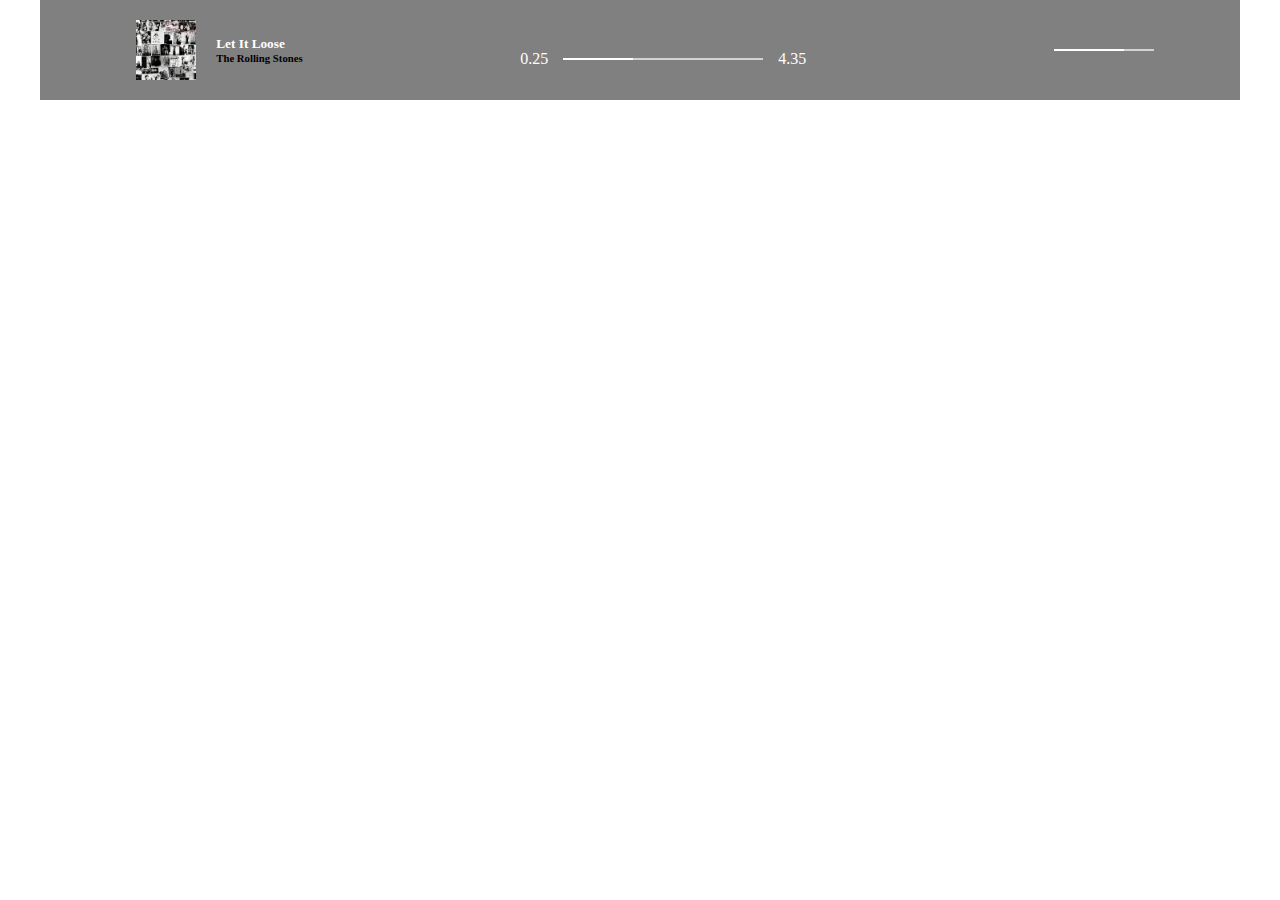
==== index.html @ 8d55f100 "inizio esercizio creato footer" ====
<!DOCTYPE html>
<html lang="en">

<head>
    <meta charset="UTF-8">
    <meta name="viewport" content="width=device-width, initial-scale=1.0">
    <link rel="stylesheet" href="./css/style.css">
    <link rel="stylesheet" href="https://cdnjs.cloudflare.com/ajax/libs/font-awesome/6.5.2/css/all.min.css"
        integrity="sha512-SnH5WK+bZxgPHs44uWIX+LLJAJ9/2PkPKZ5QiAj6Ta86w+fsb2TkcmfRyVX3pBnMFcV7oQPJkl9QevSCWr3W6A=="
        crossorigin="anonymous" referrerpolicy="no-referrer" />
    <title>Spotify</title>
</head>

<body>
    <!-- spotify display -->
    <section class="top">

    </section>
    <!-- spotify nav bar -->
    <section class="bottom">
        <div class="container">
            <div class="nav-bar">
                <div class="bar-left">
                    <div class="audio-img">
                        <img src="./img/ExileMainSt.jpg" alt="" class="stones">
                    </div>
                    <div class="audio-info">
                        <h5>Let It Loose</h5>
                        <h6>The Rolling Stones</h6>
                    </div>
                    <div class="audio-folder">
                        <i class="fa-regular fa-heart"></i>
                        <i class="fa-regular fa-folder"></i>
                    </div>
                </div>
                <div class="bar-centre">
                    <div class="audio-buttons">
                        <i class="fa-solid fa-shuffle"></i>
                        <i class="fa-solid fa-backward-step"></i>
                        <i class="fa-regular fa-circle-play fa-2x"></i>
                        <i class="fa-solid fa-forward"></i>
                        <i class="fa-solid fa-rotate-right"></i>
                    </div>
                    <div class="audio-bar">
                        <div class="time-start">
                            0.25
                        </div>
                        <div class="song-bar">
                            <div class="listened-song">
                            
                            </div>
                        </div>
                        <div class="time-stop">
                            4.35
                        </div>
                    </div>
                </div>
                <div class="bar-right">
                    <div class="right-sign">
                        <i class="fa-solid fa-list-ul"></i>
                        <i class="fa-solid fa-desktop"></i>
                        <i class="fa-solid fa-volume-high"></i>
                    </div>
                    <div class="volume-bar">
                        <div class="listened-song">

                        </div>
                    </div>
                </div>
            </div>

        </div>
    </section>

</body>

</html>
---- css/style.css ----
/* reset */
* {
    margin: 0;
    padding: 0;
    box-sizing: border-box;
}
/* general */
.container {
    max-width: 1200px;
    margin: 0 auto;
}
/* nav bar */
.nav-bar{
    height: 100px;
    background-color: grey;
    display: flex;
    justify-content: space-around;
    align-items: center;
}
/* bar left */
.bar-left{
    display: flex;
    align-items: center;
}
.audio-img{
    width: 80px;
    height: 80px;
}
.stones {
    width: 100%;
    object-fit: cover;
}
.bar-left > *{
    padding: 10px;
}
.song-bar {
    width: 200px;
    height: 2px;
    background-color: lightgrey;
    display: flex;
    padding: 0;
    margin: 0;
}
.audio-bar {
    display: flex;
    align-items: center;
    padding: 0;
    margin: 0;
}
.bar-centre {
    display: flex;
    flex-direction: column;
    align-items: center;
}
.audio-buttons > * {
    padding-left: 10px;
    padding-right: 10px;
    color: white;
}

.volume-bar {
    width: 100px;
    height: 2px;
    background-color: lightgrey;
}
.bar-right {
    display: flex;
    align-items: center;
}

.right-sign > * {
    padding-left: 10px;
    padding-right: 10px; 
    color: white;
}
.listened-song {
    width: 70px;
    height: 2px;
    background-color: white;
    position: relative;
    
}
.time-start, .time-stop{
    margin-left: 15px;
    margin-right: 15px;
    color: white;
}
.audio-info > h5 {
     color: white;
}
.listened-song:hover {
    background-color: green;
}

.listened-song:hover::after {
    content: '';
    position: absolute;
    right: 0;
    top: 50%;
    transform: translateY(-50%);
    width: 10px;
    height: 10px;
    background-color:white;
    border-radius: 50%;
}
.audio-info > h6:hover {
    color: white;
    text-decoration: underline;
}
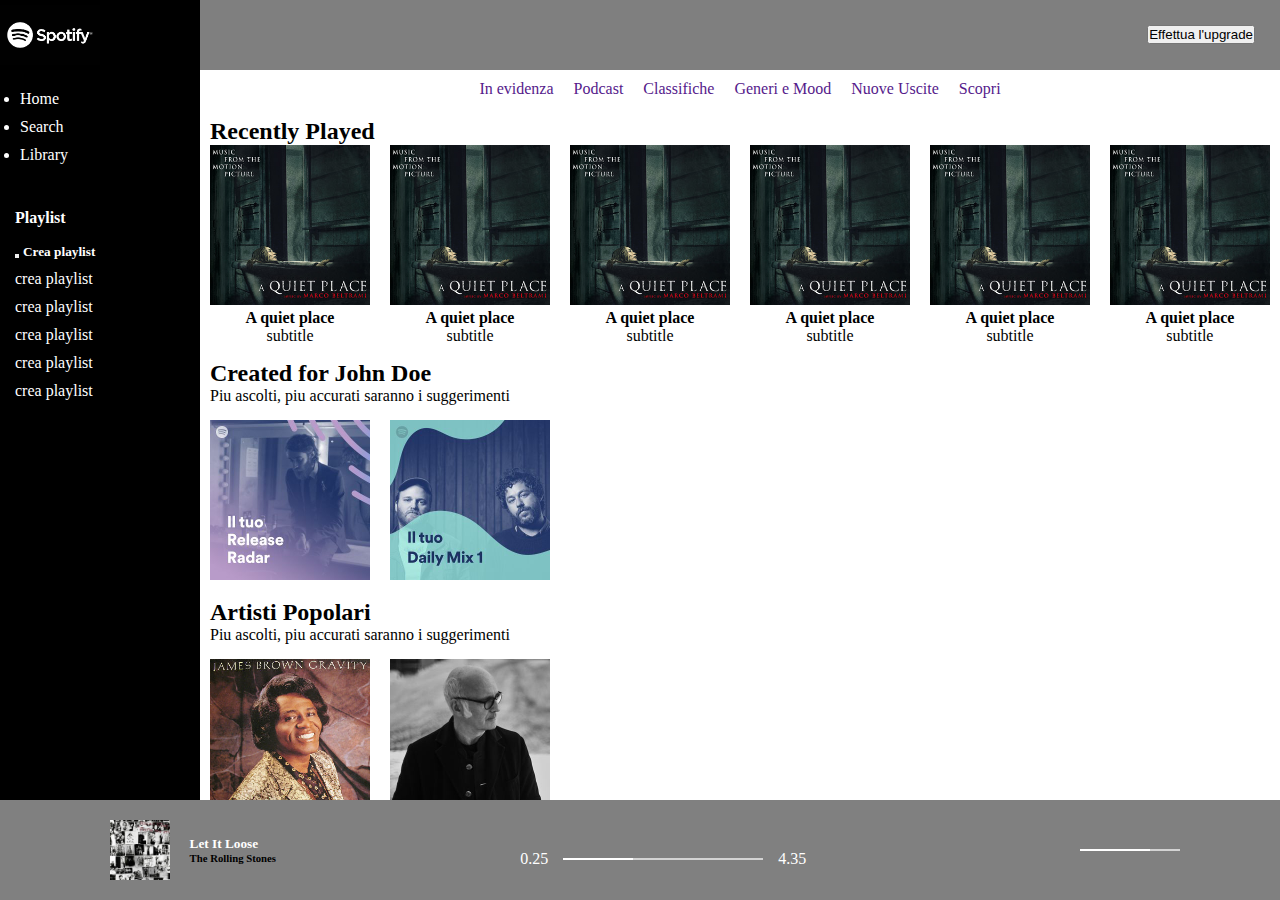
==== commit ba8deb5e: "meta esercizio svolto" ====
--- a/index.html
+++ b/index.html
@@ -15,62 +15,235 @@
     <!-- spotify display -->
     <section class="top">
 
+
+        <div class="main-vw">
+            <div class="spotify-left">
+                <div class="logo">
+                    <img src="./img/spoty-logo-right.webp" alt="" class="logo-spoty">
+                </div>
+                <div class="left-nav">
+                    <ul class="fa-ul left-special">
+                        <li><span class="fa-li"><i class="fa-solid fa-house"></i></span>Home</li>
+                        <li><span class="fa-li"><i class="fa-solid fa-magnifying-glass"></i></span>Search</li>
+                        <li><span class="fa-li"><i class="fa-solid fa-lines-leaning"></i></span>Library</li>
+
+                    </ul>
+                    <div class="crea">
+                        <h4>Playlist</h4>
+                    </div>
+                    <div class="crea-playlist">
+                        <div class="plus">
+                            <button>
+                                <i class="fa-solid fa-square-plus"></i>
+                            </button>
+                        </div>
+                        <div class="text">
+                            <h5>Crea playlist</h5>
+                        </div>
+                    </div>
+                    <div class="last-list">
+                        <ul>
+                            <li>
+                                crea playlist
+                            </li>
+                            <li>
+                                crea playlist
+                            </li>
+                            <li>
+                                crea playlist
+                            </li>
+                            <li>
+                                crea playlist
+                            </li>
+                            <li>
+                                crea playlist
+                            </li>
+                        </ul>
+                    </div>
+                </div>
+            </div>
+            <div class="spoty-right">
+                <div class="head">
+
+
+                    <div class="upgrade">
+                        <button class="upgrade">Effettua l'upgrade</button>
+                    </div>
+
+                </div>
+                <div class="main-section">
+                    <div class="main-nav-bar">
+                        <nav>
+                            <ul>
+                                <li>
+                                    <a href="">In evidenza</a>
+                                </li>
+                                <li>
+                                    <a href="">Podcast</a>
+                                </li>
+                                <li>
+                                    <a href="">Classifiche</a>
+                                </li>
+                                <li>
+                                    <a href="">Generi e Mood</a>
+                                </li>
+                                <li>
+                                    <a href="">Nuove Uscite</a>
+                                </li>
+                                <li>
+                                    <a href="">Scopri</a>
+                                </li>
+                            </ul>
+                        </nav>
+                    </div>
+
+                    <!-- recently played -->
+                    <section #Recently played>
+                        <div class="container">
+                            <h2>Recently Played</h2>
+                            <div class="played">
+                                <div class="card">
+                                    <img src="./img/aquietplace.jpeg" alt="" class="movie">
+                                    <div class="info">
+                                        <h4> A quiet place</h4>
+                                        <p>subtitle</p>
+                                    </div>
+
+                                </div>
+                                <div class="card">
+                                    <img src="./img/aquietplace.jpeg" alt="" class="movie">
+                                    <div class="info">
+                                        <h4> A quiet place</h4>
+                                        <p>subtitle</p>
+                                    </div>
+                                </div>
+                                <div class="card">
+                                    <img src="./img/aquietplace.jpeg" alt="" class="movie">
+                                    <div class="info">
+                                        <h4> A quiet place</h4>
+                                        <p>subtitle</p>
+                                    </div>
+                                </div>
+                                <div class="card">
+                                    <img src="./img/aquietplace.jpeg" alt="" class="movie">
+                                    <div class="info">
+                                        <h4> A quiet place</h4>
+                                        <p>subtitle</p>
+                                    </div>
+                                </div>
+                                <div class="card">
+                                    <img src="./img/aquietplace.jpeg" alt="" class="movie">
+                                    <div class="info">
+                                        <h4> A quiet place</h4>
+                                        <p>subtitle</p>
+                                    </div>
+                                </div>
+                                <div class="card">
+                                    <img src="./img/aquietplace.jpeg" alt="" class="movie">
+                                    <div class="info">
+                                        <h4> A quiet place</h4>
+                                        <p>subtitle</p>
+                                    </div>
+                                </div>
+                            </div>
+                        </div>
+
+                    </section>
+                    <!-- jhon doe -->
+                    <section #John Doe>
+                        <div class="container">
+                            <h2>Created for John Doe</h2>
+                            <p>Piu ascolti, piu accurati saranno i suggerimenti</p>
+                            <div class="played">
+                                <div class="card">
+                                    <img src="./img/radar.jpeg" alt="" class="movie">
+                                </div>
+                                <div class="card">
+                                    <img src="./img/mixdaily.jpeg" alt="" class="movie">
+                                </div>
+
+                            </div>
+                        </div>
+
+                    </section>
+                    <!-- popolari -->
+                    <section #Popolari>
+                        <div class="container">
+                            <h2>Artisti Popolari</h2>
+                            <p>Piu ascolti, piu accurati saranno i suggerimenti</p>
+                            <div class="played">
+                                <div class="card">
+                                    <img src="./img/Gravity_(James_Brown_album)_cover_art.jpg" alt="" class="movie">
+                                </div>
+                                <div class="card">
+                                    <img src="./img/einaudi.jpeg" alt="" class="movie">
+                                </div>
+
+                            </div>
+                        </div>
+
+                    </section>
+                </div>
+            </div>
+
+
+        </div>
+
     </section>
     <!-- spotify nav bar -->
-    <section class="bottom">
-        <div class="container">
-            <div class="nav-bar">
-                <div class="bar-left">
-                    <div class="audio-img">
-                        <img src="./img/ExileMainSt.jpg" alt="" class="stones">
-                    </div>
-                    <div class="audio-info">
-                        <h5>Let It Loose</h5>
-                        <h6>The Rolling Stones</h6>
-                    </div>
-                    <div class="audio-folder">
-                        <i class="fa-regular fa-heart"></i>
-                        <i class="fa-regular fa-folder"></i>
-                    </div>
-                </div>
-                <div class="bar-centre">
-                    <div class="audio-buttons">
-                        <i class="fa-solid fa-shuffle"></i>
-                        <i class="fa-solid fa-backward-step"></i>
-                        <i class="fa-regular fa-circle-play fa-2x"></i>
-                        <i class="fa-solid fa-forward"></i>
-                        <i class="fa-solid fa-rotate-right"></i>
-                    </div>
-                    <div class="audio-bar">
-                        <div class="time-start">
-                            0.25
-                        </div>
-                        <div class="song-bar">
-                            <div class="listened-song">
-                            
-                            </div>
-                        </div>
-                        <div class="time-stop">
-                            4.35
-                        </div>
-                    </div>
-                </div>
-                <div class="bar-right">
-                    <div class="right-sign">
-                        <i class="fa-solid fa-list-ul"></i>
-                        <i class="fa-solid fa-desktop"></i>
-                        <i class="fa-solid fa-volume-high"></i>
-                    </div>
-                    <div class="volume-bar">
-                        <div class="listened-song">
-
-                        </div>
-                    </div>
-                </div>
-            </div>
-
-        </div>
-    </section>
+
+    <div class="nav-bar">
+        <div class="bar-left">
+            <div class="audio-img">
+                <img src="./img/ExileMainSt.jpg" alt="" class="stones">
+            </div>
+            <div class="audio-info">
+                <h5>Let It Loose</h5>
+                <h6>The Rolling Stones</h6>
+            </div>
+            <div class="audio-folder">
+                <i class="fa-regular fa-heart"></i>
+                <i class="fa-regular fa-folder"></i>
+            </div>
+        </div>
+        <div class="bar-centre">
+            <div class="audio-buttons">
+                <i class="fa-solid fa-shuffle"></i>
+                <i class="fa-solid fa-backward-step"></i>
+                <i class="fa-regular fa-circle-play fa-2x"></i>
+                <i class="fa-solid fa-forward"></i>
+                <i class="fa-solid fa-rotate-right"></i>
+            </div>
+            <div class="audio-bar">
+                <div class="time-start">
+                    0.25
+                </div>
+                <div class="song-bar">
+                    <div class="listened-song">
+
+                    </div>
+                </div>
+                <div class="time-stop">
+                    4.35
+                </div>
+            </div>
+        </div>
+        <div class="bar-right">
+            <div class="right-sign">
+                <i class="fa-solid fa-list-ul"></i>
+                <i class="fa-solid fa-desktop"></i>
+                <i class="fa-solid fa-volume-high"></i>
+            </div>
+            <div class="volume-bar">
+                <div class="listened-song">
+
+                </div>
+            </div>
+        </div>
+    </div>
+
+
+
 
 </body>
 
--- a/css/style.css
+++ b/css/style.css
@@ -4,35 +4,51 @@
     padding: 0;
     box-sizing: border-box;
 }
+
 /* general */
 .container {
-    max-width: 1200px;
-    margin: 0 auto;
-}
+    padding: 0 10px;
+}
+
+
+
+/* main-vw */
+
+.main-vw {
+    height: calc(100vh - 100px);
+    display: flex;
+}
+
+
 /* nav bar */
-.nav-bar{
+.nav-bar {
     height: 100px;
     background-color: grey;
     display: flex;
     justify-content: space-around;
     align-items: center;
 }
+
 /* bar left */
-.bar-left{
-    display: flex;
-    align-items: center;
-}
-.audio-img{
+.bar-left {
+    display: flex;
+    align-items: center;
+}
+
+.audio-img {
     width: 80px;
     height: 80px;
 }
+
 .stones {
     width: 100%;
     object-fit: cover;
 }
-.bar-left > *{
+
+.bar-left>* {
     padding: 10px;
 }
+
 .song-bar {
     width: 200px;
     height: 2px;
@@ -41,18 +57,21 @@
     padding: 0;
     margin: 0;
 }
+
 .audio-bar {
     display: flex;
     align-items: center;
     padding: 0;
     margin: 0;
 }
+
 .bar-centre {
     display: flex;
     flex-direction: column;
     align-items: center;
 }
-.audio-buttons > * {
+
+.audio-buttons>* {
     padding-left: 10px;
     padding-right: 10px;
     color: white;
@@ -63,31 +82,37 @@
     height: 2px;
     background-color: lightgrey;
 }
+
 .bar-right {
     display: flex;
     align-items: center;
 }
 
-.right-sign > * {
+.right-sign>* {
     padding-left: 10px;
-    padding-right: 10px; 
-    color: white;
-}
+    padding-right: 10px;
+    color: white;
+}
+
 .listened-song {
     width: 70px;
     height: 2px;
     background-color: white;
     position: relative;
-    
-}
-.time-start, .time-stop{
+
+}
+
+.time-start,
+.time-stop {
     margin-left: 15px;
     margin-right: 15px;
     color: white;
 }
-.audio-info > h5 {
-     color: white;
-}
+
+.audio-info>h5 {
+    color: white;
+}
+
 .listened-song:hover {
     background-color: green;
 }
@@ -100,10 +125,159 @@
     transform: translateY(-50%);
     width: 10px;
     height: 10px;
-    background-color:white;
+    background-color: white;
     border-radius: 50%;
 }
-.audio-info > h6:hover {
+
+.audio-info>h6:hover {
     color: white;
     text-decoration: underline;
-}+}
+
+.audio-folder:hover {
+    color: white;
+}
+
+.audio-buttons i:nth-child(3):hover {
+    font-size: 3em;
+}
+
+
+
+/* section top */
+
+.spotify-left {
+    width: 200px;
+    height: 100%;
+    background-color: black;
+}
+
+.spoty-right {
+    width: calc(100% - 200px);
+    overflow-y: auto;
+
+}
+
+/* head */
+
+.head {
+    height: 70px;
+    background-color: rgba(0, 0, 0, .5);
+    text-align: right;
+    position: sticky;
+    top: 0;
+    padding: 25px;
+
+}
+
+.logo {
+    height: 70px;
+    width: 100px;
+}
+
+.logo-spoty {
+    width: 100%;
+    height: 100%;
+    object-fit: contain;
+
+}
+
+
+/* navigation bar */
+
+.main-nav-bar{
+    margin-bottom: 20px;
+}
+.main-nav-bar > nav ul {
+    display: flex;
+    justify-content: center;
+}
+
+.main-nav-bar>nav ul li {
+    list-style-type: none;
+    padding-top: 10px;
+    padding-left: 10px;
+    padding-right: 10px;
+}
+
+.main-nav-bar>nav ul li a {
+    text-decoration: none;
+}
+
+
+/* recently played */
+
+
+.played {
+    display: flex;
+    flex-wrap: wrap;
+    margin-left: -10px;
+    margin-right: -10px;
+}
+
+.card {
+    width: calc((100% / 6) - 20px);
+    margin: 0 10px;
+}
+
+.movie {
+    max-width: 100%;
+    object-fit: contain;
+}
+
+.container > p {
+    margin-bottom: 15px;
+    
+}
+.info {
+    text-align: center;
+}
+
+.container > h2 {
+    margin-top: 15px;
+}
+
+/* spoty-left */
+
+.left-special {
+    color: white;
+    padding: 20px;
+
+}
+.left-special > .fa-li i {
+    color: white;
+    padding: 10px;
+    
+}
+.fa-ul > li  {
+    
+    margin-bottom: 10px;
+}
+.crea > h4 {
+    color: white;
+    padding: 15px
+}
+
+.crea-playlist > * {
+    color: white;
+    display: inline-block;
+}
+.plus {
+    padding-left: 15px;
+}
+.last-list {
+    color: white;
+    padding-left: 15px;
+    list-style-type: none;
+
+}
+.last-list > ul li {
+    
+    list-style-type: none;
+    margin-top: 10px;
+    margin-bottom: 10px;
+
+}
+
+
+
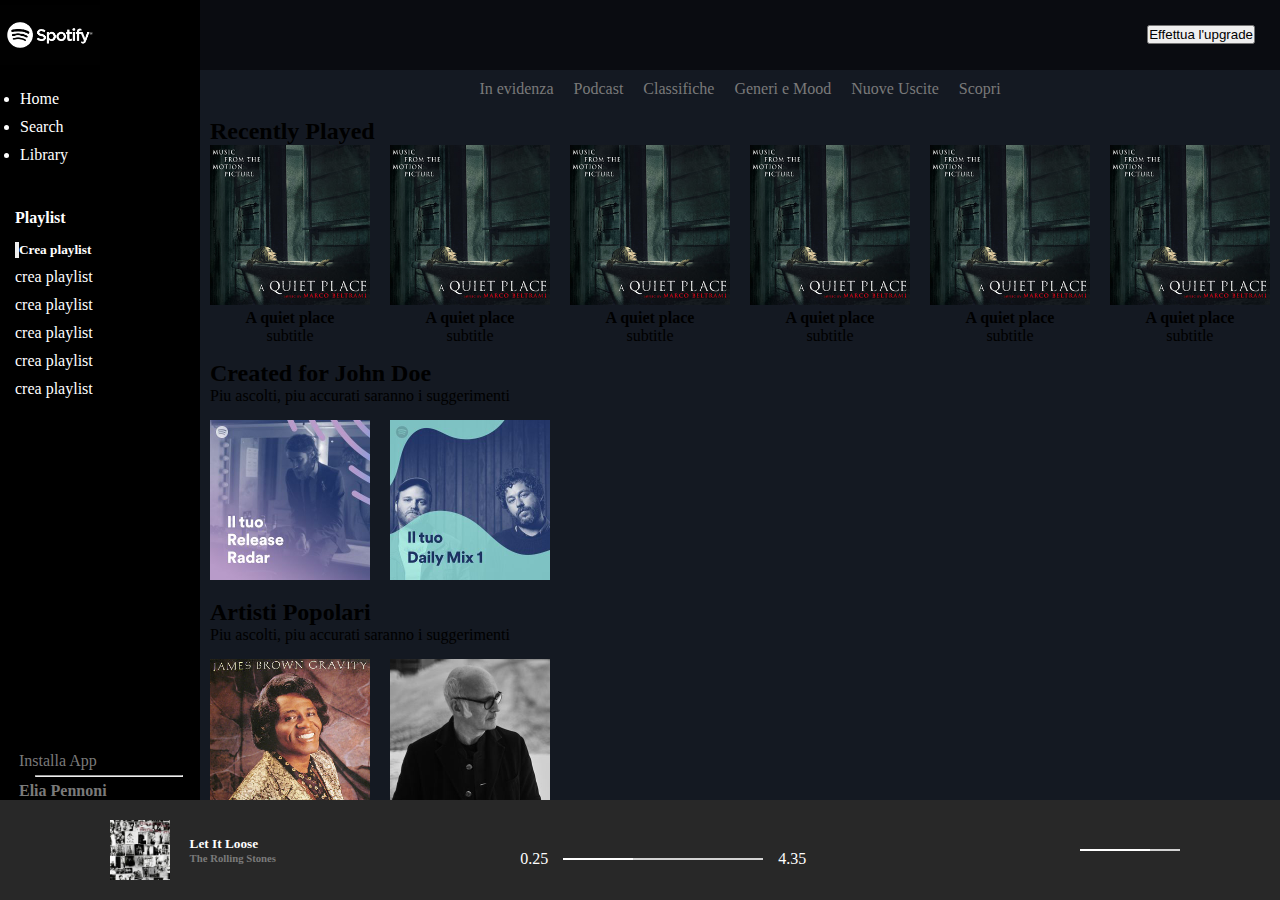
==== commit 967e5b55: "aggiornamento barra laterale" ====
--- a/index.html
+++ b/index.html
@@ -18,47 +18,61 @@
 
         <div class="main-vw">
             <div class="spotify-left">
-                <div class="logo">
-                    <img src="./img/spoty-logo-right.webp" alt="" class="logo-spoty">
-                </div>
+                
                 <div class="left-nav">
-                    <ul class="fa-ul left-special">
-                        <li><span class="fa-li"><i class="fa-solid fa-house"></i></span>Home</li>
-                        <li><span class="fa-li"><i class="fa-solid fa-magnifying-glass"></i></span>Search</li>
-                        <li><span class="fa-li"><i class="fa-solid fa-lines-leaning"></i></span>Library</li>
-
-                    </ul>
-                    <div class="crea">
-                        <h4>Playlist</h4>
-                    </div>
-                    <div class="crea-playlist">
-                        <div class="plus">
+                    <div class="logo">
+                        <img src="./img/spoty-logo-right.webp" alt="" class="logo-spoty">
+                    </div>
+                    <div class="left-top">
+                        <ul class="fa-ul left-special">
+                            <li><span class="fa-li"><i class="fa-solid fa-house"></i></span>Home</li>
+                            <li><span class="fa-li"><i class="fa-solid fa-magnifying-glass"></i></span>Search</li>
+                            <li><span class="fa-li"><i class="fa-solid fa-lines-leaning"></i></span>Library</li>
+
+                        </ul>
+                    </div>
+                    <div class="left-centre">
+                        <div class="crea">
+                            <h4>Playlist</h4>
+                        </div>
+                        <div class="crea-playlist">
+
                             <button>
                                 <i class="fa-solid fa-square-plus"></i>
                             </button>
-                        </div>
-                        <div class="text">
+
+
                             <h5>Crea playlist</h5>
-                        </div>
-                    </div>
-                    <div class="last-list">
-                        <ul>
-                            <li>
-                                crea playlist
-                            </li>
-                            <li>
-                                crea playlist
-                            </li>
-                            <li>
-                                crea playlist
-                            </li>
-                            <li>
-                                crea playlist
-                            </li>
-                            <li>
-                                crea playlist
-                            </li>
-                        </ul>
+
+                        </div>
+                        <div class="last-list">
+                            <ul>
+                                <li>
+                                    crea playlist
+                                </li>
+                                <li>
+                                    crea playlist
+                                </li>
+                                <li>
+                                    crea playlist
+                                </li>
+                                <li>
+                                    crea playlist
+                                </li>
+                                <li>
+                                    crea playlist
+                                </li>
+                            </ul>
+                        </div>
+                    </div>
+                    <div class="left-bottom">
+                        <div class="left-user">
+                            <i class="fa-regular fa-circle-down"></i>
+                            <p>Installa App</p>
+                            <hr>
+                            <i class="fa-regular fa-circle-user"></i>
+                            <h4>Elia Pennoni</h4>
+                        </div>
                     </div>
                 </div>
             </div>
--- a/css/style.css
+++ b/css/style.css
@@ -17,16 +17,19 @@
 .main-vw {
     height: calc(100vh - 100px);
     display: flex;
+    background-color: rgb(20, 25, 34);
 }
 
 
 /* nav bar */
 .nav-bar {
     height: 100px;
-    background-color: grey;
+    background-color: rgb(40, 40, 40);
     display: flex;
     justify-content: space-around;
     align-items: center;
+    position: relative;
+    z-index: 1;
 }
 
 /* bar left */
@@ -142,15 +145,19 @@
     font-size: 3em;
 }
 
+.audio-folder > * {
+    color: rgb(122, 122, 122);
+}
+.audio-info > h6 {
+    color:  rgb(122, 122, 122) ;
+    
+}
+
 
 
 /* section top */
 
-.spotify-left {
-    width: 200px;
-    height: 100%;
-    background-color: black;
-}
+
 
 .spoty-right {
     width: calc(100% - 200px);
@@ -202,6 +209,7 @@
 
 .main-nav-bar>nav ul li a {
     text-decoration: none;
+    color:  rgb(122, 122, 122) ;
 }
 
 
@@ -238,6 +246,23 @@
 }
 
 /* spoty-left */
+.spotify-left {
+    width: 200px;
+    background-color: black;
+    display: flex;
+    flex-direction: column;
+}
+.left-nav {
+    display: flex;
+    flex-direction: column;
+    flex-grow: 1;
+}
+.left-centre {
+    display: flex;
+    flex-direction: column;
+    flex-grow: 1;
+    overflow: auto;
+}
 
 .left-special {
     color: white;
@@ -258,17 +283,18 @@
     padding: 15px
 }
 
-.crea-playlist > * {
-    color: white;
-    display: inline-block;
-}
-.plus {
+.crea-playlist {
+    color: white;
+    display: flex;
     padding-left: 15px;
 }
+
 .last-list {
     color: white;
     padding-left: 15px;
     list-style-type: none;
+    flex-grow: 1;
+    overflow: auto;
 
 }
 .last-list > ul li {
@@ -278,6 +304,31 @@
     margin-bottom: 10px;
 
 }
-
-
-
+.left-nav > * {
+    color:  rgb(122, 122, 122) ;
+}
+
+.left-nav > *:hover {
+    color:  white ;
+}
+.left-user > i{
+    display: inline-block;
+}
+.left-user > p{
+    display: inline-block;
+}
+.left-user > h4{
+    display: inline-block;
+}
+.left-user > hr{
+    margin-top: 5px;
+    margin-bottom: 5px ;
+    width: 80%;
+    margin-left: 20px;
+}
+.left-user {
+    padding-left: 15px;
+}
+
+
+
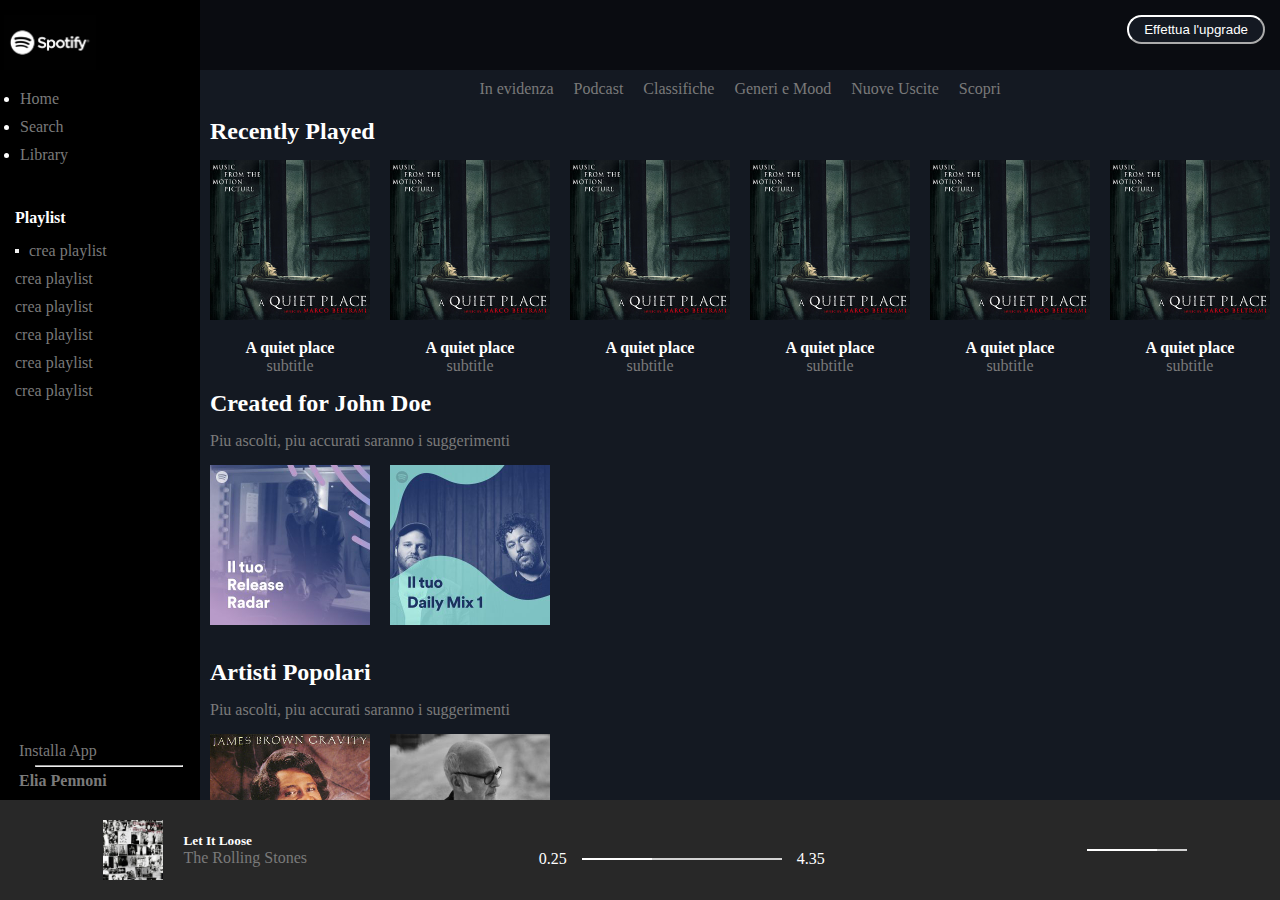
==== commit 210066a8: "modifiche ultime" ====
--- a/index.html
+++ b/index.html
@@ -18,16 +18,17 @@
 
         <div class="main-vw">
             <div class="spotify-left">
-                
                 <div class="left-nav">
-                    <div class="logo">
-                        <img src="./img/spoty-logo-right.webp" alt="" class="logo-spoty">
-                    </div>
+
                     <div class="left-top">
+                        <div class="logo">
+                            <img src="./img/spoty-logo-right.webp" alt="" class="logo-spoty">
+                            <img src="./img/logo-small.svg" alt="" class="logo-small">
+                        </div>
                         <ul class="fa-ul left-special">
-                            <li><span class="fa-li"><i class="fa-solid fa-house"></i></span>Home</li>
-                            <li><span class="fa-li"><i class="fa-solid fa-magnifying-glass"></i></span>Search</li>
-                            <li><span class="fa-li"><i class="fa-solid fa-lines-leaning"></i></span>Library</li>
+                            <li><a href="#"><span class="fa-li"><i class="fa-solid fa-house"></i></span>Home</a></li>
+                            <li><a href="#"><span class="fa-li"><i class="fa-solid fa-magnifying-glass"></i></span>Search</a></li>
+                            <li><a href="#"><span class="fa-li"><i class="fa-solid fa-lines-leaning"></i></span>Library</a></li>
 
                         </ul>
                     </div>
@@ -37,51 +38,55 @@
                         </div>
                         <div class="crea-playlist">
 
-                            <button>
-                                <i class="fa-solid fa-square-plus"></i>
-                            </button>
-
-
-                            <h5>Crea playlist</h5>
+                            <div class="add-playlist">
+                                <button><i class="fa-solid fa-square-plus fa-2x"></i></button>
+                                <a href="http://"><a href="http://">crea playlist</a></a>
+                            </div>
+                            
+
+
+                            
 
                         </div>
                         <div class="last-list">
                             <ul>
                                 <li>
-                                    crea playlist
-                                </li>
-                                <li>
-                                    crea playlist
-                                </li>
-                                <li>
-                                    crea playlist
-                                </li>
-                                <li>
-                                    crea playlist
-                                </li>
-                                <li>
-                                    crea playlist
-                                </li>
+                                    <a href="http://">crea playlist</a>
+                                </li>
+                                <li>
+                                    <a href="http://">crea playlist</a>
+                                </li>
+                                <li>
+                                    <a href="http://">crea playlist</a>
+                                </li>
+                                <li>
+                                    <a href="http://">crea playlist</a>
+                                </li>
+                                <li>
+                                    <a href="http://">crea playlist</a>
+                                </li>
+
                             </ul>
                         </div>
                     </div>
                     <div class="left-bottom">
                         <div class="left-user">
                             <i class="fa-regular fa-circle-down"></i>
-                            <p>Installa App</p>
+                            <a href="http://">Installa App</a>
                             <hr>
                             <i class="fa-regular fa-circle-user"></i>
                             <h4>Elia Pennoni</h4>
                         </div>
                     </div>
+
                 </div>
             </div>
             <div class="spoty-right">
                 <div class="head">
 
 
-                    <div class="upgrade">
-                        <button class="upgrade">Effettua l'upgrade</button>
+                    <div class="upgrade-container">
+                        <button class="upgrade"><span>Effettua l'upgrade</span></button>
                     </div>
 
                 </div>
@@ -117,43 +122,73 @@
                             <h2>Recently Played</h2>
                             <div class="played">
                                 <div class="card">
-                                    <img src="./img/aquietplace.jpeg" alt="" class="movie">
-                                    <div class="info">
-                                        <h4> A quiet place</h4>
-                                        <p>subtitle</p>
-                                    </div>
-
-                                </div>
-                                <div class="card">
-                                    <img src="./img/aquietplace.jpeg" alt="" class="movie">
-                                    <div class="info">
-                                        <h4> A quiet place</h4>
-                                        <p>subtitle</p>
-                                    </div>
-                                </div>
-                                <div class="card">
-                                    <img src="./img/aquietplace.jpeg" alt="" class="movie">
-                                    <div class="info">
-                                        <h4> A quiet place</h4>
-                                        <p>subtitle</p>
-                                    </div>
-                                </div>
-                                <div class="card">
-                                    <img src="./img/aquietplace.jpeg" alt="" class="movie">
-                                    <div class="info">
-                                        <h4> A quiet place</h4>
-                                        <p>subtitle</p>
-                                    </div>
-                                </div>
-                                <div class="card">
-                                    <img src="./img/aquietplace.jpeg" alt="" class="movie">
-                                    <div class="info">
-                                        <h4> A quiet place</h4>
-                                        <p>subtitle</p>
-                                    </div>
-                                </div>
-                                <div class="card">
-                                    <img src="./img/aquietplace.jpeg" alt="" class="movie">
+                                    <div class="special-movie">
+                                        <img src="./img/aquietplace.jpeg" alt="" class="movie">
+                                        <div class="overlay"></div>
+                                        <i class="fa-regular fa-circle-play fa-2x"></i>
+
+                                    </div>
+                                    <div class="info">
+                                        <h4> A quiet place</h4>
+                                        <p>subtitle</p>
+                                    </div>
+
+                                </div>
+                                <div class="card">
+                                    <div class="special-movie">
+                                        <img src="./img/aquietplace.jpeg" alt="" class="movie">
+                                        <div class="overlay"></div>
+                                        <i class="fa-regular fa-circle-play fa-2x"></i>
+
+                                    </div>
+                                    <div class="info">
+                                        <h4> A quiet place</h4>
+                                        <p>subtitle</p>
+                                    </div>
+                                </div>
+                                <div class="card">
+                                    <div class="special-movie">
+                                        <img src="./img/aquietplace.jpeg" alt="" class="movie">
+                                        <div class="overlay"></div>
+                                        <i class="fa-regular fa-circle-play fa-2x"></i>
+
+                                    </div>
+                                    <div class="info">
+                                        <h4> A quiet place</h4>
+                                        <p>subtitle</p>
+                                    </div>
+                                </div>
+                                <div class="card">
+                                    <div class="special-movie">
+                                        <img src="./img/aquietplace.jpeg" alt="" class="movie">
+                                        <div class="overlay"></div>
+                                        <i class="fa-regular fa-circle-play fa-2x"></i>
+
+                                    </div>
+                                    <div class="info">
+                                        <h4> A quiet place</h4>
+                                        <p>subtitle</p>
+                                    </div>
+                                </div>
+                                <div class="card">
+                                    <div class="special-movie">
+                                        <img src="./img/aquietplace.jpeg" alt="" class="movie">
+                                        <div class="overlay"></div>
+                                        <i class="fa-regular fa-circle-play fa-2x"></i>
+
+                                    </div>
+                                    <div class="info">
+                                        <h4> A quiet place</h4>
+                                        <p>subtitle</p>
+                                    </div>
+                                </div>
+                                <div class="card">
+                                    <div class="special-movie">
+                                        <img src="./img/aquietplace.jpeg" alt="" class="movie">
+                                        <div class="overlay"></div>
+                                        <i class="fa-regular fa-circle-play fa-2x"></i>
+
+                                    </div>
                                     <div class="info">
                                         <h4> A quiet place</h4>
                                         <p>subtitle</p>
@@ -170,10 +205,19 @@
                             <p>Piu ascolti, piu accurati saranno i suggerimenti</p>
                             <div class="played">
                                 <div class="card">
-                                    <img src="./img/radar.jpeg" alt="" class="movie">
-                                </div>
-                                <div class="card">
-                                    <img src="./img/mixdaily.jpeg" alt="" class="movie">
+                                    <div class="special-movie">
+                                        <img src="./img/radar.jpeg" alt="" class="movie">
+                                        <div class="overlay"></div>
+                                        <i class="fa-regular fa-circle-play fa-2x"></i>
+                                    </div>
+                                </div>
+                                <div class="card">
+                                    
+                                    <div class="special-movie">
+                                        <img src="./img/mixdaily.jpeg" alt="" class="movie">
+                                        <div class="overlay"></div>
+                                        <i class="fa-regular fa-circle-play fa-2x"></i>
+                                    </div>
                                 </div>
 
                             </div>
@@ -187,10 +231,21 @@
                             <p>Piu ascolti, piu accurati saranno i suggerimenti</p>
                             <div class="played">
                                 <div class="card">
-                                    <img src="./img/Gravity_(James_Brown_album)_cover_art.jpg" alt="" class="movie">
-                                </div>
-                                <div class="card">
-                                    <img src="./img/einaudi.jpeg" alt="" class="movie">
+                                    <div class="special-movie">
+                                        <img src="./img/Gravity_(James_Brown_album)_cover_art.jpg" alt="" class="movie">
+                                        <div class="overlay"></div>
+                                        <i class="fa-regular fa-circle-play fa-2x"></i>
+                                    </div>
+                                    
+                                </div>
+                                <div class="card">
+                                    
+                                    <div class="special-movie">
+                                        <img src="./img/einaudi.jpeg" alt="" class="movie">
+                                        <div class="overlay"></div>
+                                        <i class="fa-regular fa-circle-play fa-2x"></i>
+                                    </div>
+                                    
                                 </div>
 
                             </div>
@@ -213,7 +268,7 @@
             </div>
             <div class="audio-info">
                 <h5>Let It Loose</h5>
-                <h6>The Rolling Stones</h6>
+                <a href="http://">The Rolling Stones</a>
             </div>
             <div class="audio-folder">
                 <i class="fa-regular fa-heart"></i>
--- a/css/style.css
+++ b/css/style.css
@@ -20,7 +20,7 @@
     background-color: rgb(20, 25, 34);
 }
 
-
+/* footer */
 /* nav bar */
 .nav-bar {
     height: 100px;
@@ -46,6 +46,14 @@
 .stones {
     width: 100%;
     object-fit: cover;
+}
+.audio-info > a {
+    color:  rgb(122, 122, 122);
+    text-decoration: none;
+}
+.audio-info > a:hover {
+    color:  white;
+    text-decoration: none;
 }
 
 .bar-left>* {
@@ -173,21 +181,36 @@
     text-align: right;
     position: sticky;
     top: 0;
-    padding: 25px;
-
-}
-
-.logo {
-    height: 70px;
-    width: 100px;
-}
-
-.logo-spoty {
-    width: 100%;
-    height: 100%;
-    object-fit: contain;
-
-}
+    position: sticky;
+    z-index: 1;
+    
+
+}
+.upgrade {
+    color: white;
+    background-color:rgb(20, 25, 34) ;
+    border-color: white;
+    border-radius: 15px;
+    display: inline-block;
+    padding-left: 15px;
+    padding-right: 15px;
+    padding-top: 5px;
+    padding-bottom: 5px;
+}
+.upgrade-container {
+    padding: 15px 15px; 
+    border-color: white;
+    display: inline-block; 
+}
+
+.upgrade:hover {
+    padding-left: 25px;
+    padding-right: 25px;
+    padding-top: 10px;
+    padding-bottom: 10px;
+}
+
+
 
 
 /* navigation bar */
@@ -211,6 +234,10 @@
     text-decoration: none;
     color:  rgb(122, 122, 122) ;
 }
+.main-nav-bar > nav ul li a:hover {
+    text-decoration: none;
+    color:  white;
+}
 
 
 /* recently played */
@@ -233,16 +260,64 @@
     object-fit: contain;
 }
 
+.special-movie {
+    position: relative;
+    display: inline-block;
+    margin-bottom: 15px
+}
+.special-movie > i {
+    position: absolute;
+    top: 50%;
+    left: 50%;
+    transform: translate(-50%, -50%);
+    color: white;
+    opacity: 0; 
+    transition: opacity 0.3s ease;
+}
+.special-movie:hover > i{
+    
+    opacity: 1; 
+}
+.overlay {
+    position: absolute;
+    top: 0;
+    left: 0;
+    width: 100%;
+    height: 100%;
+    background-color: rgba(0, 0, 0, 0.0); 
+    transition: opacity 0.3s ease; 
+}
+.overlay:hover {
+    position: absolute;
+    top: 0;
+    left: 0;
+    width: 100%;
+    height: 100%;
+    background-color: rgba(0, 0, 0, 0.5); 
+    transition: opacity 0.3s ease; 
+}
+
+
+
+
 .container > p {
     margin-bottom: 15px;
+    color:  rgb(122, 122, 122) ;
     
 }
 .info {
     text-align: center;
+    color: white;
+}
+.info > p {
+    
+    color:  rgb(122, 122, 122) ;
 }
 
 .container > h2 {
     margin-top: 15px;
+    margin-bottom: 15px;
+    color: white;
 }
 
 /* spoty-left */
@@ -251,17 +326,41 @@
     background-color: black;
     display: flex;
     flex-direction: column;
+    height: 100%;
 }
 .left-nav {
     display: flex;
     flex-direction: column;
     flex-grow: 1;
+    overflow: hidden;
+}
+.left-top, .left-bottom {
+    flex-shrink: 0; 
+}
+
+.logo {
+    height: 70px;
+    width: 100px;
+    padding-top: 15px;
+}
+
+.logo-spoty {
+    width: 100%;
+    height: 100%;
+    object-fit: contain;
+
+}
+.logo-small {
+    width: 100%;
+    height: 100%;
+    object-fit: contain;
+    display: none;
 }
 .left-centre {
     display: flex;
     flex-direction: column;
     flex-grow: 1;
-    overflow: auto;
+    overflow-y: auto;
 }
 
 .left-special {
@@ -278,23 +377,36 @@
     
     margin-bottom: 10px;
 }
+.fa-ul > li a  {
+    
+    color: rgb(122, 122, 122) ;
+    text-decoration: none;
+}
+
+.fa-ul > li a:hover  {
+    
+    color: white ;
+    text-decoration: none;
+}
 .crea > h4 {
     color: white;
     padding: 15px
 }
 
 .crea-playlist {
-    color: white;
+    color:  rgb(122, 122, 122) ;
     display: flex;
     padding-left: 15px;
 }
 
+
 .last-list {
+    display: flex;
     color: white;
     padding-left: 15px;
     list-style-type: none;
     flex-grow: 1;
-    overflow: auto;
+    overflow: hidden;
 
 }
 .last-list > ul li {
@@ -302,33 +414,90 @@
     list-style-type: none;
     margin-top: 10px;
     margin-bottom: 10px;
-
-}
-.left-nav > * {
+    
+
+}
+.last-list > ul li a {
+    
+    list-style-type: none;
+    margin-top: 10px;
+    margin-bottom: 10px;
+    text-decoration: none;
     color:  rgb(122, 122, 122) ;
-}
-
-.left-nav > *:hover {
-    color:  white ;
-}
-.left-user > i{
+    
+
+}
+.last-list > ul li a:hover {
+    
+    list-style-type: none;
+    margin-top: 10px;
+    margin-bottom: 10px;
+    color: white;
+
+}
+.last-list > ul {
+    flex: 1;
+    overflow: auto;
+
+
+}
+
+.left-user > i,
+.left-user > a,
+.left-user > h4 {
     display: inline-block;
 }
-.left-user > p{
-    display: inline-block;
-}
-.left-user > h4{
-    display: inline-block;
-}
-.left-user > hr{
+.left-user > hr {
     margin-top: 5px;
-    margin-bottom: 5px ;
+    margin-bottom: 5px;
     width: 80%;
     margin-left: 20px;
 }
 .left-user {
     padding-left: 15px;
-}
-
-
-
+    margin-bottom: 10px;
+}
+.left-user > h4 {
+    color: rgb(122, 122, 122) ;
+    
+}
+.left-user > a {
+    color: rgb(122, 122, 122) ;
+    text-decoration: none;
+}
+
+.left-user > i {
+    color: rgb(122, 122, 122) ;
+    
+}
+.left-user:hover a{
+    color: white;
+    text-decoration: none;
+}
+.left-user:hover a,
+.left-user:hover i:first-of-type {
+    color: white;
+    text-decoration: none;
+}
+
+
+.add-playlist {
+    display: flex;
+    align-items: center;
+}
+.add-playlist > a {
+    margin-left: 5px;
+    color: rgb(122, 122, 122)  ;
+    text-decoration: none;
+}
+.add-playlist > button {
+    color: rgb(122, 122, 122) ;
+}
+.add-playlist > a:hover {
+    margin-left: 5px;
+    color:white  ;
+    text-decoration: none;
+}
+
+
+
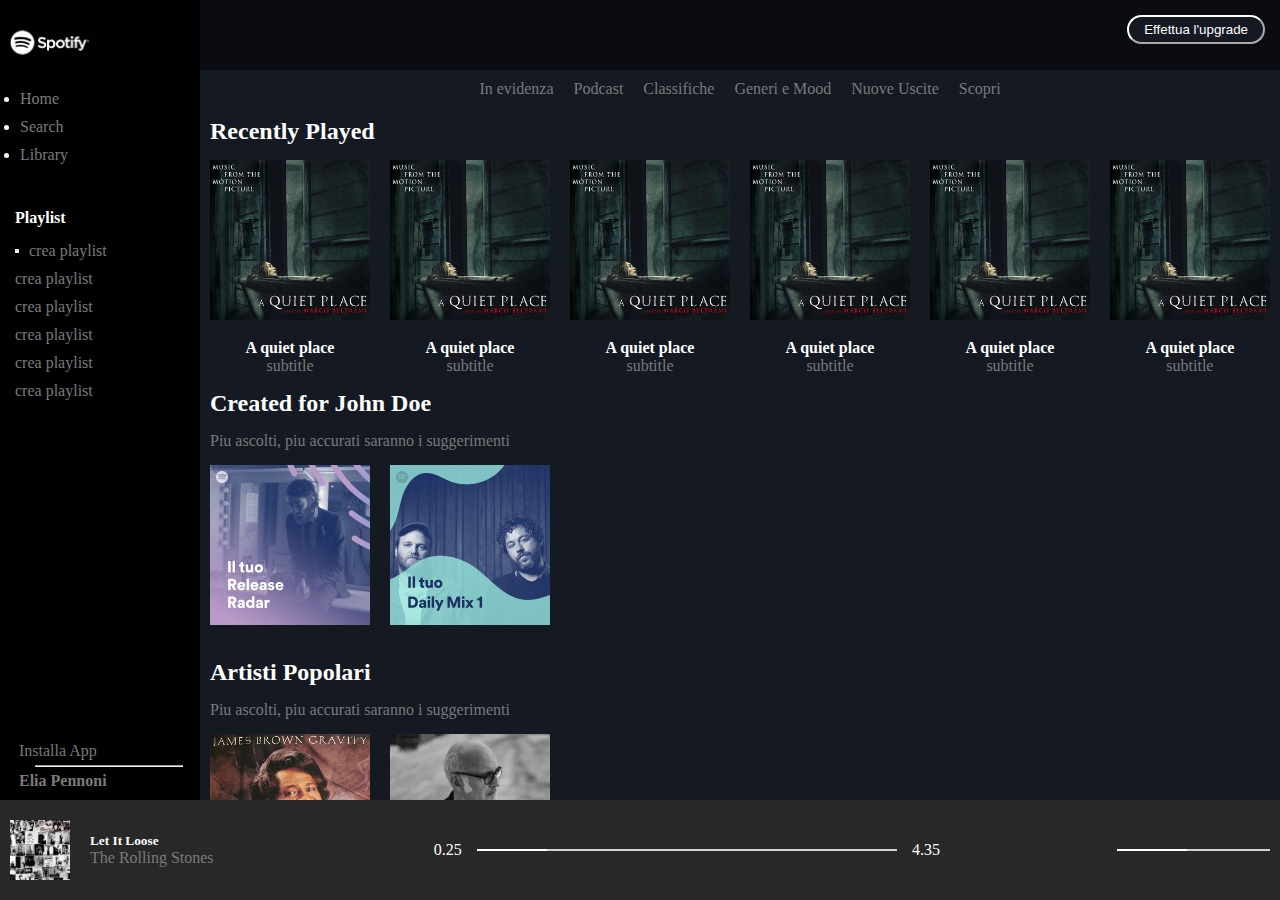
==== commit ab37e151: "esercizio terminato" ====
--- a/index.html
+++ b/index.html
@@ -81,6 +81,7 @@
 
                 </div>
             </div>
+            <!-- right-side -->
             <div class="spoty-right">
                 <div class="head">
 
--- a/css/style.css
+++ b/css/style.css
@@ -34,8 +34,10 @@
 
 /* bar left */
 .bar-left {
+
     display: flex;
     align-items: center;
+    flex-grow: 1;
 }
 
 .audio-img {
@@ -47,12 +49,14 @@
     width: 100%;
     object-fit: cover;
 }
-.audio-info > a {
-    color:  rgb(122, 122, 122);
-    text-decoration: none;
-}
-.audio-info > a:hover {
-    color:  white;
+
+.audio-info>a {
+    color: rgb(122, 122, 122);
+    text-decoration: none;
+}
+
+.audio-info>a:hover {
+    color: white;
     text-decoration: none;
 }
 
@@ -60,49 +64,71 @@
     padding: 10px;
 }
 
+.bar-centre {
+
+    display: flex;
+    flex-grow: 2;
+    flex-direction: column;
+    align-items: center;
+    justify-content: space-around;
+}
+
+.audio-buttons {
+    display: flex;
+    align-items: center;
+    justify-content: space-between;
+    width: 50%;
+}
+
+.audio-bar {
+    width: 100%;
+    display: flex;
+    align-items: center;
+    flex-grow: 1;
+    padding: 0;
+    margin: 0;
+}
+
 .song-bar {
-    width: 200px;
+    width: 100%;
     height: 2px;
     background-color: lightgrey;
     display: flex;
+    flex-grow: 1;
     padding: 0;
     margin: 0;
 }
 
-.audio-bar {
-    display: flex;
-    align-items: center;
-    padding: 0;
-    margin: 0;
-}
-
-.bar-centre {
-    display: flex;
-    flex-direction: column;
-    align-items: center;
-}
+
+
+
 
 .audio-buttons>* {
-    padding-left: 10px;
-    padding-right: 10px;
     color: white;
 }
 
 .volume-bar {
-    width: 100px;
+    width: 50%;
     height: 2px;
     background-color: lightgrey;
 }
 
 .bar-right {
+    flex-grow: 1;
     display: flex;
     align-items: center;
+    justify-content: flex-end;
+    padding: 10px;
 }
 
 .right-sign>* {
     padding-left: 10px;
     padding-right: 10px;
     color: white;
+}
+
+.right-sign {
+    width: 50%;
 }
 
 .listened-song {
@@ -153,12 +179,13 @@
     font-size: 3em;
 }
 
-.audio-folder > * {
-    color: rgb(122, 122, 122);
-}
-.audio-info > h6 {
-    color:  rgb(122, 122, 122) ;
-    
+.audio-folder>* {
+    color: rgb(122, 122, 122);
+}
+
+.audio-info>h6 {
+    color: rgb(122, 122, 122);
+
 }
 
 
@@ -183,12 +210,13 @@
     top: 0;
     position: sticky;
     z-index: 1;
-    
-
-}
+
+
+}
+
 .upgrade {
     color: white;
-    background-color:rgb(20, 25, 34) ;
+    background-color: rgb(20, 25, 34);
     border-color: white;
     border-radius: 15px;
     display: inline-block;
@@ -197,10 +225,11 @@
     padding-top: 5px;
     padding-bottom: 5px;
 }
+
 .upgrade-container {
-    padding: 15px 15px; 
+    padding: 15px 15px;
     border-color: white;
-    display: inline-block; 
+    display: inline-block;
 }
 
 .upgrade:hover {
@@ -215,12 +244,14 @@
 
 /* navigation bar */
 
-.main-nav-bar{
+.main-nav-bar {
     margin-bottom: 20px;
 }
-.main-nav-bar > nav ul {
+
+.main-nav-bar>nav ul {
     display: flex;
     justify-content: center;
+    flex-wrap: wrap;
 }
 
 .main-nav-bar>nav ul li {
@@ -232,11 +263,12 @@
 
 .main-nav-bar>nav ul li a {
     text-decoration: none;
-    color:  rgb(122, 122, 122) ;
-}
-.main-nav-bar > nav ul li a:hover {
-    text-decoration: none;
-    color:  white;
+    color: rgb(122, 122, 122);
+}
+
+.main-nav-bar>nav ul li a:hover {
+    text-decoration: none;
+    color: white;
 }
 
 
@@ -265,56 +297,62 @@
     display: inline-block;
     margin-bottom: 15px
 }
-.special-movie > i {
+
+.special-movie>i {
     position: absolute;
     top: 50%;
     left: 50%;
     transform: translate(-50%, -50%);
     color: white;
-    opacity: 0; 
+    opacity: 0;
     transition: opacity 0.3s ease;
 }
-.special-movie:hover > i{
-    
-    opacity: 1; 
-}
+
+.special-movie:hover>i {
+
+    opacity: 1;
+}
+
 .overlay {
     position: absolute;
     top: 0;
     left: 0;
     width: 100%;
     height: 100%;
-    background-color: rgba(0, 0, 0, 0.0); 
-    transition: opacity 0.3s ease; 
-}
+    background-color: rgba(0, 0, 0, 0.0);
+    transition: opacity 0.3s ease;
+}
+
 .overlay:hover {
     position: absolute;
     top: 0;
     left: 0;
     width: 100%;
     height: 100%;
-    background-color: rgba(0, 0, 0, 0.5); 
-    transition: opacity 0.3s ease; 
-}
-
-
-
-
-.container > p {
+    background-color: rgba(0, 0, 0, 0.5);
+    transition: opacity 0.3s ease;
+}
+
+
+
+
+.container>p {
     margin-bottom: 15px;
-    color:  rgb(122, 122, 122) ;
-    
-}
+    color: rgb(122, 122, 122);
+
+}
+
 .info {
     text-align: center;
     color: white;
 }
-.info > p {
-    
-    color:  rgb(122, 122, 122) ;
-}
-
-.container > h2 {
+
+.info>p {
+
+    color: rgb(122, 122, 122);
+}
+
+.container>h2 {
     margin-top: 15px;
     margin-bottom: 15px;
     color: white;
@@ -328,14 +366,17 @@
     flex-direction: column;
     height: 100%;
 }
+
 .left-nav {
     display: flex;
     flex-direction: column;
     flex-grow: 1;
     overflow: hidden;
 }
-.left-top, .left-bottom {
-    flex-shrink: 0; 
+
+.left-top,
+.left-bottom {
+    flex-shrink: 0;
 }
 
 .logo {
@@ -350,12 +391,14 @@
     object-fit: contain;
 
 }
+
 .logo-small {
     width: 100%;
     height: 100%;
     object-fit: contain;
     display: none;
 }
+
 .left-centre {
     display: flex;
     flex-direction: column;
@@ -368,33 +411,37 @@
     padding: 20px;
 
 }
-.left-special > .fa-li i {
+
+.left-special>.fa-li i {
     color: white;
     padding: 10px;
-    
-}
-.fa-ul > li  {
-    
+
+}
+
+.fa-ul>li {
+
     margin-bottom: 10px;
 }
-.fa-ul > li a  {
-    
-    color: rgb(122, 122, 122) ;
-    text-decoration: none;
-}
-
-.fa-ul > li a:hover  {
-    
-    color: white ;
-    text-decoration: none;
-}
-.crea > h4 {
+
+.fa-ul>li a {
+
+    color: rgb(122, 122, 122);
+    text-decoration: none;
+}
+
+.fa-ul>li a:hover {
+
+    color: white;
+    text-decoration: none;
+}
+
+.crea>h4 {
     color: white;
     padding: 15px
 }
 
 .crea-playlist {
-    color:  rgb(122, 122, 122) ;
+    color: rgb(122, 122, 122);
     display: flex;
     padding-left: 15px;
 }
@@ -409,71 +456,81 @@
     overflow: hidden;
 
 }
-.last-list > ul li {
-    
+
+.last-list>ul li {
+
     list-style-type: none;
     margin-top: 10px;
     margin-bottom: 10px;
-    
-
-}
-.last-list > ul li a {
-    
+
+
+}
+
+.last-list>ul li a {
+
     list-style-type: none;
     margin-top: 10px;
     margin-bottom: 10px;
     text-decoration: none;
-    color:  rgb(122, 122, 122) ;
-    
-
-}
-.last-list > ul li a:hover {
-    
+    color: rgb(122, 122, 122);
+
+
+}
+
+.last-list>ul li a:hover {
+
     list-style-type: none;
     margin-top: 10px;
     margin-bottom: 10px;
     color: white;
 
 }
-.last-list > ul {
+
+.last-list>ul {
     flex: 1;
     overflow: auto;
 
 
 }
 
-.left-user > i,
-.left-user > a,
-.left-user > h4 {
+.left-user>i,
+.left-user>a,
+.left-user>h4 {
     display: inline-block;
 }
-.left-user > hr {
+
+.left-user>hr {
     margin-top: 5px;
     margin-bottom: 5px;
     width: 80%;
     margin-left: 20px;
 }
+
 .left-user {
     padding-left: 15px;
     margin-bottom: 10px;
 }
-.left-user > h4 {
-    color: rgb(122, 122, 122) ;
-    
-}
-.left-user > a {
-    color: rgb(122, 122, 122) ;
-    text-decoration: none;
-}
-
-.left-user > i {
-    color: rgb(122, 122, 122) ;
-    
-}
-.left-user:hover a{
-    color: white;
-    text-decoration: none;
-}
+
+.left-user>h4 {
+    color: rgb(122, 122, 122);
+
+}
+
+.left-user>a {
+    color: rgb(122, 122, 122);
+    text-decoration: none;
+}
+
+.left-user>i {
+    color: rgb(122, 122, 122);
+
+}
+
+.left-user:hover a {
+    color: white;
+    text-decoration: none;
+}
+
 .left-user:hover a,
 .left-user:hover i:first-of-type {
     color: white;
@@ -485,19 +542,90 @@
     display: flex;
     align-items: center;
 }
-.add-playlist > a {
+
+.add-playlist>a {
     margin-left: 5px;
-    color: rgb(122, 122, 122)  ;
-    text-decoration: none;
-}
-.add-playlist > button {
-    color: rgb(122, 122, 122) ;
-}
-.add-playlist > a:hover {
+    color: rgb(122, 122, 122);
+    text-decoration: none;
+}
+
+.add-playlist>button {
+    color: rgb(122, 122, 122);
+}
+
+.add-playlist>a:hover {
     margin-left: 5px;
-    color:white  ;
-    text-decoration: none;
-}
-
-
-
+    color: white;
+    text-decoration: none;
+}
+
+/* responsive */
+/* first-step */
+@media screen and (max-width:1100px) {
+    .card {
+        width: calc(25% - 20px);
+        margin: 0 10px;
+    }
+}
+
+/* second-step */
+@media screen and (max-width:700px) {
+    .card {
+        width: calc(50% - 20px);
+        margin: 0 10px;
+    }
+}
+
+/* third-step */
+@media screen and (max-width:600px) {
+    .spoty-right {
+        width: calc(100% - 50px);
+        overflow-y: auto;
+
+    }
+
+    .spotify-left {
+        width: 50px;
+        background-color: black;
+        display: flex;
+        flex-direction: column;
+        height: 100%;
+    }
+
+    .logo-spoty {
+        width: 100%;
+        height: 100%;
+        object-fit: contain;
+        display: none;
+
+    }
+
+    .logo {
+        height: 35px;
+        width: 50px;
+        padding-top: 15px;
+    }
+
+    .logo-small {
+        width: 100%;
+        height: 100%;
+        object-fit: contain;
+        display: block;
+
+    }
+
+    .left-centre {
+
+        visibility: hidden;
+
+    }
+
+    .left-bottom .left-user a,
+    .left-bottom .left-user h4,
+    .left-bottom .left-user hr {
+        display: none;
+    }
+    
+
+
+}